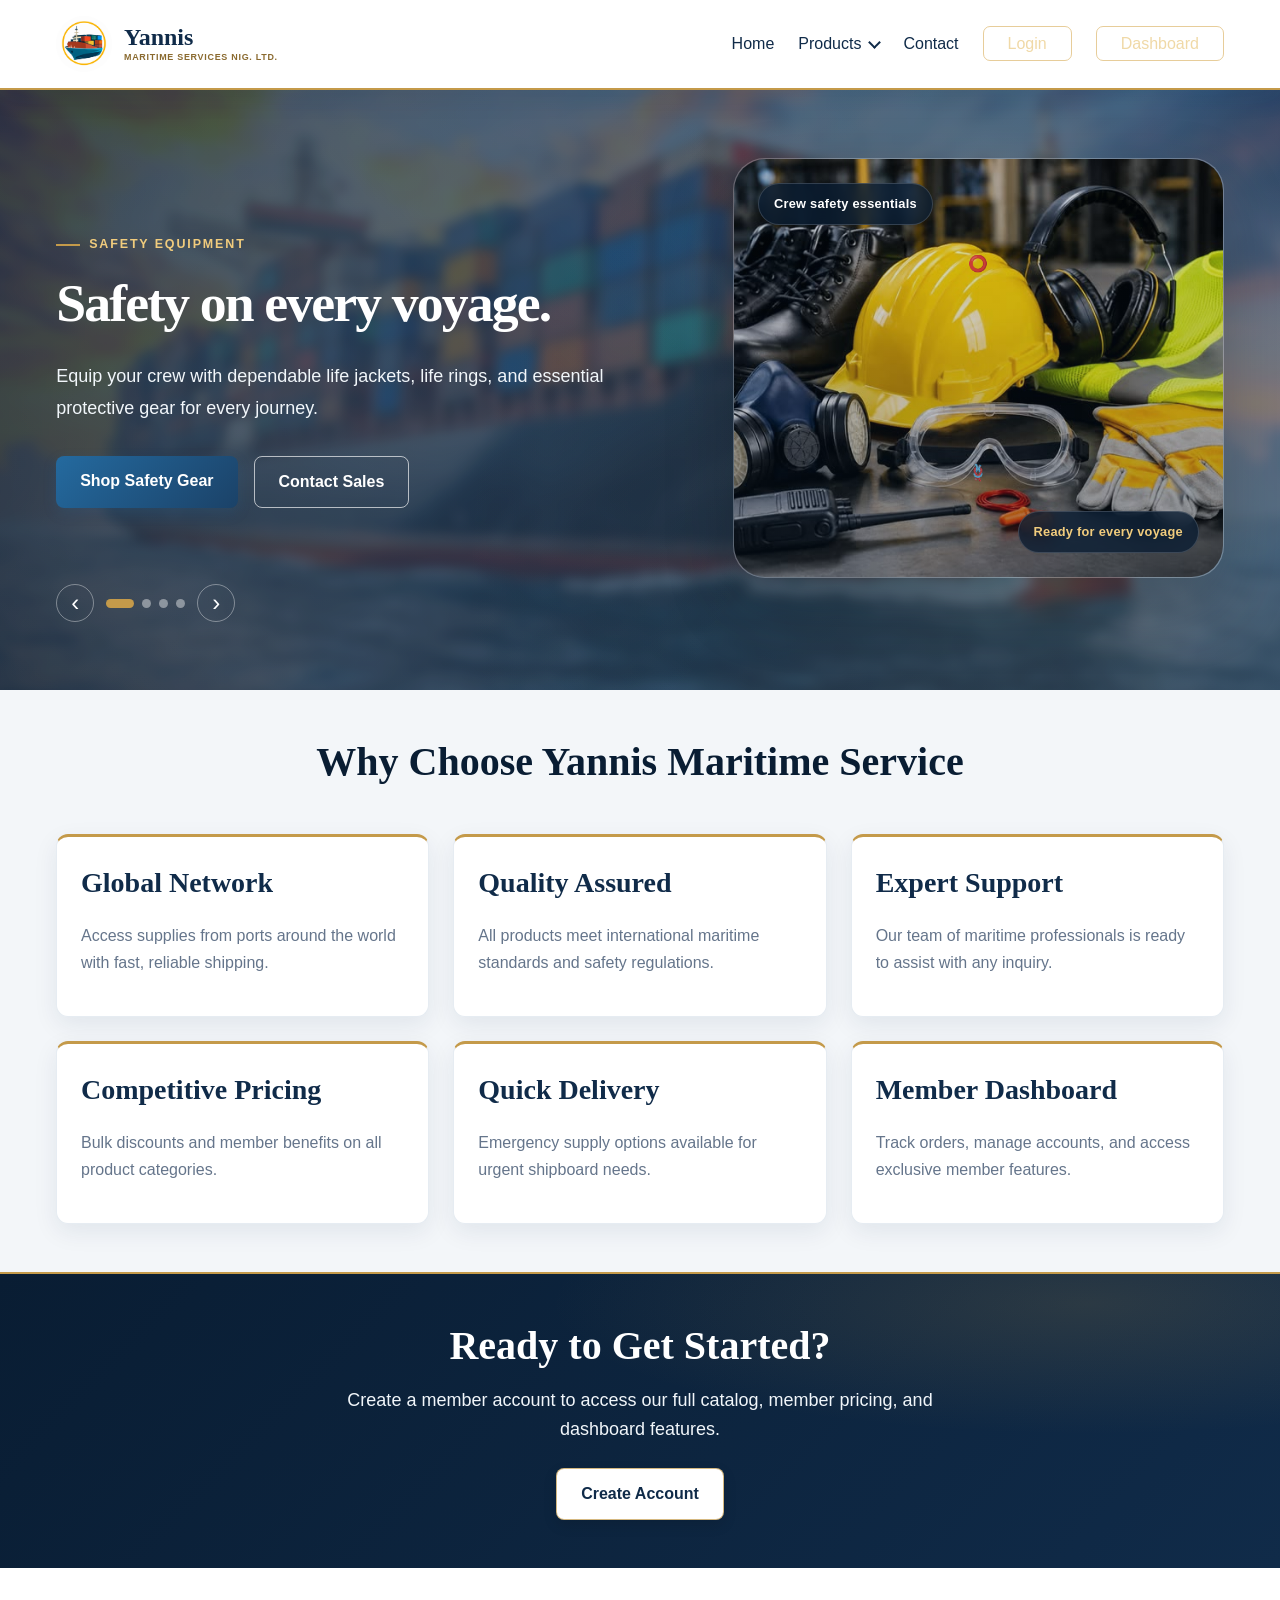
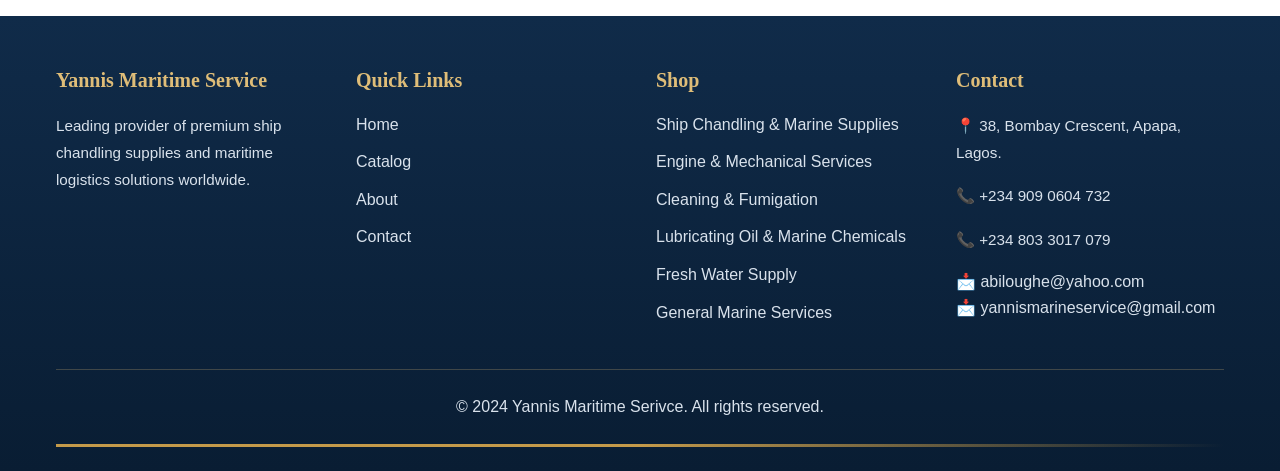
==== index.html @ 70a4ab9f "Initial project upload Co-authored-by: Copilot <223556219+Copilot@users.noreply.github.com>" ====
<!doctype html>
<html lang="en">
  <head>
    <meta charset="UTF-8" />
    <meta name="viewport" content="width=device-width, initial-scale=1.0" />
    <title>Yannis Maritime Service - Premium Ship Chandling</title>
    <link rel="icon" type="image/png" href="images/company-logo.png">
    <link rel="stylesheet" href="css/styles.css" />
    <link rel="stylesheet" href="css/responsive.css" />
  </head>
  <body>
    <!-- Navigation -->
    <nav class="navbar">
      <div class="container">
        <div class="nav-content">
          <div class="logo">
            <img class="logo-image" src="images/company-logo.png" alt="Yannis Maritime Services logo" />
            <span class="logo-text">
              Yannis
              <span class="logo-accent"> Maritime Services Nig. Ltd.</span>
            </span>
          </div>

          <div class="nav-toggle" id="navToggle">
            <span></span>
            <span></span>
            <span></span>
          </div>

          <ul class="nav-menu" id="navMenu">
            <li><a href="index.html">Home</a></li>
            <li class="dropdown">
              <a href="#products" class="dropdown-toggle" aria-expanded="false">Products</a>
              <ul class="dropdown-menu">
                <li>
                  <a href="catalog.html?category=ship%20chandling">Ship Chandling &amp; Marine Supplies</a>
                </li>
                <li>
                  <a href="catalog.html?category=engines">Engine &amp; Mechanical Services</a>
                </li>
                <li>
                  <a href="catalog.html?category=cleaning">Cleaning &amp; Fumigation</a>
                </li>
                <li>
                  <a href="catalog.html?category=lubrication">Lubricating Oil &amp; Marine Chemicals</a>
                </li>
                <li>
                  <a href="catalog.html?category=water%20supply">Fresh Water Supply</a>
                </li>
                <li>
                  <a href="catalog.html?category=marine%20service">General Marine Services</a>
                </li>
              </ul>
            </li>           
            <li><a href="yannis-contact.html">Contact</a></li>
            <li><a href="login.html" class="btn-login">Login</a></li>
            <li>
              <a href="dashboard.html" class="btn-dashboard">Dashboard</a>
            </li>
          </ul>
        </div>
      </div>
    </nav>

    <!-- Hero Section -->
    <section class="hero">
      <div class="hero-bg"></div>
      <div class="container hero-container">
        <div class="hero-carousel" role="region" aria-roledescription="carousel" aria-label="Featured maritime products">
          <article class="hero-slide" role="group" aria-roledescription="slide" aria-label="1 of 4">
            <div class="hero-content">
              <span class="hero-eyebrow">Safety equipment</span>
              <h1>Safety on every voyage.</h1>
              <p>
                Equip your crew with dependable life jackets, life rings, and
                essential protective gear for every journey.
              </p>
              <div class="hero-buttons">
                <a href="catalog.html?category=safety" class="btn btn-primary">Shop Safety Gear</a>
                <a href="yannis-contact.html" class="btn btn-secondary">Contact Sales</a>
              </div>
            </div>
            <div class="hero-product-art" aria-hidden="true">
              <span class="hero-art-label">Crew safety essentials</span>
              <img class="hero-product-main" src="images/ppe.jpg" alt="" />
              <span class="hero-product-float hero-product-float-top">⭕</span>
              <span class="hero-product-float hero-product-float-bottom">🪢</span>
              <span class="hero-art-caption">Ready for every voyage</span>
            </div>
          </article>

          <article class="hero-slide" role="group" aria-roledescription="slide" aria-label="2 of 4" hidden>
            <div class="hero-content">
              <span class="hero-eyebrow">Engine & mechanical services</span>
              <h1>Keep every engine running smoothly.</h1>
              <p>
                Support reliable voyages with professional engine servicing,
                mechanical repairs, and expert technical care.
              </p>
              <div class="hero-buttons">
                <a href="catalog.html?category=engines" class="btn btn-primary">Explore Engine Services</a>
                <a href="yannis-contact.html" class="btn btn-secondary">Contact Sales</a>
              </div>
            </div>
            <div class="hero-product-art" aria-hidden="true">
              <span class="hero-art-label">Engine servicing</span>
              <img class="hero-product-main" src="images/engine servicing.jpg" alt="" />
              <span class="hero-product-float hero-product-float-top hero-medical-cross">+</span>
              <span class="hero-product-float hero-product-float-bottom">🩹</span>
              <span class="hero-art-caption">Expert care for your vessel</span>
            </div>
          </article>

          <article class="hero-slide" role="group" aria-roledescription="slide" aria-label="3 of 4" hidden>
            <div class="hero-content">
              <span class="hero-eyebrow">Food & provisions</span>
              <h1>Well-stocked crews sail farther.</h1>
              <p>
                Discover dependable food, drinking water, and daily provisions
                to keep your crew comfortable at sea.
              </p>
              <div class="hero-buttons">
                <a href="catalog.html?category=provisions" class="btn btn-primary">Shop Provisions</a>
                <a href="yannis-contact.html" class="btn btn-secondary">Contact Sales</a>
              </div>
            </div>
            <div class="hero-product-art" aria-hidden="true">
              <span class="hero-art-label">Crew provisions</span>
              <img class="hero-product-main" src="images/food1.jpg" alt="" />
              <span class="hero-product-float hero-product-float-top">💧</span>
              <span class="hero-product-float hero-product-float-bottom">🍎</span>
              <span class="hero-art-caption">Supplies for life at sea</span>
            </div>
          </article>

          <article class="hero-slide" role="group" aria-roledescription="slide" aria-label="4 of 4" hidden>
            <div class="hero-content">
              <span class="hero-eyebrow">Trusted ship supplies</span>
              <h1>Everything your vessel needs.</h1>
              <p>
                From navigation tools to ropes and maintenance essentials,
                source your vessel supplies in one place.
              </p>
              <div class="hero-buttons">
                <a href="catalog.html" class="btn btn-primary">Explore All Products</a>
                <a href="yannis-contact.html" class="btn btn-secondary">Contact Sales</a>
              </div>
            </div>
            <div class="hero-product-art" aria-hidden="true">
              <span class="hero-art-label">Vessel essentials</span>
              <img class="hero-product-main" src="images/deck engine store.jpg" alt="" />
              <span class="hero-product-float hero-product-float-top">🔧</span>
              <span class="hero-product-float hero-product-float-bottom">🪢</span>
              <span class="hero-art-caption">Reliable from port to port</span>
            </div>
          </article>

          <div class="hero-carousel-controls" role="group" aria-label="Slideshow controls">
            <button class="hero-arrow hero-previous" type="button" aria-label="Previous slide">‹</button>
            <div class="hero-dots" role="group" aria-label="Choose a featured product">
              <button class="hero-dot" type="button" aria-label="Show safety equipment" aria-current="true"></button>
              <button class="hero-dot" type="button" aria-label="Show engine services"></button>
              <button class="hero-dot" type="button" aria-label="Show food and provisions"></button>
              <button class="hero-dot" type="button" aria-label="Show vessel essentials"></button>
            </div>
            <button class="hero-arrow hero-next" type="button" aria-label="Next slide">›</button>
          </div>
        </div>
      </div>
    </section>

    <!-- Features Section -->
    <section class="features">
      <div class="container">
        <h2>Why Choose Yannis Maritime Service</h2>
        <div class="features-grid">
          <div class="feature-card">
            <h3>Global Network</h3>
            <p>
              Access supplies from ports around the world with fast, reliable
              shipping.
            </p>
          </div>
          <div class="feature-card">
            <h3>Quality Assured</h3>
            <p>
              All products meet international maritime standards and safety
              regulations.
            </p>
          </div>
          <div class="feature-card">
            <h3>Expert Support</h3>
            <p>
              Our team of maritime professionals is ready to assist with any
              inquiry.
            </p>
          </div>
          <div class="feature-card">
            <h3>Competitive Pricing</h3>
            <p>Bulk discounts and member benefits on all product categories.</p>
          </div>
          <div class="feature-card">
            <h3>Quick Delivery</h3>
            <p>
              Emergency supply options available for urgent shipboard needs.
            </p>
          </div>
          <div class="feature-card">
            <h3>Member Dashboard</h3>
            <p>
              Track orders, manage accounts, and access exclusive member
              features.
            </p>
          </div>
        </div>
      </div>
    </section>

    <!-- CTA Section -->
    <section class="cta">
      <div class="container">
        <h2>Ready to Get Started?</h2>
        <p>
          Create a member account to access our full catalog, member pricing,
          and dashboard features.
        </p>
        <a href="login.html" class="btn btn-primary-light">Create Account</a>
      </div>
    </section>

    <!-- Footer -->
    <footer class="footer">
      <div class="container">
        <div class="footer-content">
          <div class="footer-section">
            <h4>Yannis Maritime Service</h4>
            <p>
              Leading provider of premium ship chandling supplies and maritime
              logistics solutions worldwide.
            </p>
          </div>
          <div class="footer-section">
            <h4>Quick Links</h4>
            <ul>
              <li><a href="#home">Home</a></li>
              <li><a href="catalog.html">Catalog</a></li>
              <li><a href="#about">About</a></li>
              <li><a href="yannis-contact.html">Contact</a></li>
            </ul>
          </div>
          <div class="footer-section">
            <h4>Shop</h4>
            <ul>
              <li>
                <a href="catalog.html?category=ship%20chandling">Ship Chandling &amp; Marine Supplies</a>
              </li>
              <li>
                <a href="catalog.html?category=engines">Engine &amp; Mechanical Services</a>
              </li>
              <li>
                <a href="catalog.html?category=cleaning">Cleaning &amp; Fumigation</a>
              </li>
              <li>
                <a href="catalog.html?category=lubrication">Lubricating Oil &amp; Marine Chemicals</a>
              </li>
              <li>
                <a href="catalog.html?category=water%20supply">Fresh Water Supply</a>
              </li>
              <li>
                <a href="catalog.html?category=marine%20service">General Marine Services</a>
              </li>
            </ul>
          </div>
          <div class="footer-section">
            <h4>Contact</h4>
            <p>📍 38, Bombay Crescent, Apapa, Lagos.</p>
            <p>📞 +234 909 0604 732</p>
            <p>📞 +234 803 3017 079</p>
            <a href="mailto:abiloughe@yahoo.com">
              📩 abiloughe@yahoo.com
            </a> <br>
            <a href="mailto:yannismarineservice@gmail.com">
              📩 yannismarineservice@gmail.com
            </a>           
          </div>
        </div>
        <div class="footer-bottom">
          <p>&copy; 2024 Yannis Maritime Serivce. All rights reserved.</p>
        </div>
      </div>
    </footer>

    <script src="js/main.js"></script>
  </body>
</html>
---- css/styles.css ----
/* ============================================
   YANNIS MARITIME - MAIN STYLES (HTML/CSS/JS)
   Refined maritime palette: navy, ocean blue, and warm gold
   ============================================ */

/* ============ ROOT & VARIABLES ============ */
:root {
    /* Nautical Colors */
    --color-primary: #102b49;
    --color-primary-dark: #091d33;
    --color-primary-light: #1b4268;
    
    /* Ocean Blues */
    --color-ocean-dark: #123654;
    --color-ocean: #246a9f;
    --color-ocean-light: #d9e7f2;
    --color-ocean-lighter: #f1f6fa;
    --color-gold: #c49a4a;
    --color-gold-dark: #8f682b;
    
    /* Neutrals */
    --color-white: #ffffff;
    --color-gray-light: #f3f6f9;
    --color-gray: #65758b;
    --color-gray-dark: #29384a;
    --color-black: #000000;
    
    /* Accent Colors */
    --color-success: #10b981;
    --color-warning: #f59e0b;
    --color-error: #ef4444;
    
    /* Typography */
    --font-serif: 'Georgia', 'Times New Roman', serif;
    --font-sans: -apple-system, BlinkMacSystemFont, 'Segoe UI', 'Roboto', 'Oxygen', sans-serif;
    
    /* Spacing */
    --spacing-xs: 8px;
    --spacing-sm: 12px;
    --spacing-md: 16px;
    --spacing-lg: 24px;
    --spacing-xl: 32px;
    --spacing-2xl: 48px;
    
    /* Border Radius */
    --radius-sm: 4px;
    --radius-md: 8px;
    --radius-lg: 12px;
    
    /* Shadows */
    --shadow-sm: 0 2px 8px rgba(16, 43, 73, 0.05);
    --shadow-md: 0 8px 24px rgba(16, 43, 73, 0.08);
    --shadow-lg: 0 18px 40px rgba(16, 43, 73, 0.14);
}

/* ============ RESET & BASE ============ */
* {
    margin: 0;
    padding: 0;
    box-sizing: border-box;
}

html {
    scroll-behavior: smooth;
    font-size: 16px;
}

body {
    font-family: var(--font-sans);
    color: var(--color-gray-dark);
    background-color: var(--color-white);
    line-height: 1.6;
    overflow-x: hidden;
}

/* ============ TYPOGRAPHY ============ */
h1, h2, h3, h4, h5, h6 {
    font-family: var(--font-serif);
    font-weight: bold;
    margin-bottom: var(--spacing-md);
    color: var(--color-primary-dark);
}

h1 {
    font-size: 3.5rem;
    line-height: 1.2;
}

h2 {
    font-size: 2.5rem;
    line-height: 1.2;
}

h3 {
    font-size: 1.75rem;
}

h4 {
    font-size: 1.25rem;
}

p {
    margin-bottom: var(--spacing-md);
}

a {
    color: var(--color-ocean);
    text-decoration: none;
    transition: color 0.3s ease;
}

a:hover {
    color: var(--color-gold-dark);
}

/* ============ CONTAINER ============ */
.container {
    max-width: 1200px;
    margin: 0 auto;
    padding: 0 var(--spacing-md);
}

/* ============ BUTTONS ============ */
.btn {
    display: inline-block;
    padding: var(--spacing-sm) var(--spacing-lg);
    border: none;
    border-radius: var(--radius-md);
    font-size: 1rem;
    font-weight: 600;
    cursor: pointer;
    transition: all 0.3s ease;
    text-align: center;
    text-decoration: none;
    font-family: var(--font-sans);
}

.btn-primary {
    background: linear-gradient(135deg, var(--color-ocean), var(--color-primary-light));
    color: var(--color-white);
    box-shadow: 0 5px 14px rgba(36, 106, 159, 0.2);
}

.btn-primary:hover {
    background: var(--color-primary);
    box-shadow: 0 8px 20px rgba(16, 43, 73, 0.22);
    transform: translateY(-1px);
}

.btn-primary-light {
    background: var(--color-white);
    color: var(--color-primary);
    border: 1px solid rgba(196, 154, 74, 0.7);
    box-shadow: 0 5px 14px rgba(0, 0, 0, 0.12);
}

.btn-primary-light:hover {
    background: var(--color-ocean-lighter);
    color: var(--color-primary);
}

.btn-secondary {
    background-color: transparent;
    color: var(--color-ocean);
    border: 1px solid var(--color-ocean);
}

.btn-secondary:hover {
    background-color: var(--color-ocean);
    color: var(--color-white);
}

.btn-block {
    width: 100%;
}

.btn-alt {
    width: 100%;
    padding: var(--spacing-sm) var(--spacing-lg);
    background-color: var(--color-white);
    border: 2px solid var(--color-gray);
    border-radius: var(--radius-md);
    cursor: pointer;
    font-weight: 600;
    transition: all 0.3s ease;
}

.btn-alt:hover {
    background-color: var(--color-gray-light);
}

.btn-login,
.btn-dashboard {
    color: #102b49 !important;
    border-color: #102b49;
}

/* ============ NAVBAR ============ */
.navbar {
    background: #fff;
    padding: var(--spacing-md) 0;
    box-shadow: var(--shadow-md);
    position: sticky;
    top: 0;
    z-index: 100;
    border-bottom: 2px solid var(--color-gold);
}

.nav-content {
    display: flex;
    justify-content: space-between;
    align-items: center;
}

.nav-toggle {
    display: flex;
    width: 48px;
    height: 48px;
    border-radius: 10px;
}

.nav-toggle span {
    background-color: #fff;
}

.nav-menu a {
    color: blue;
}
.nav-menu a:hover {
    color: #8a6a2f;
}



/* ------- LOGO -------- */

.logo {
    display: flex;
    align-items: center;
    gap: var(--spacing-sm);
    font-size: 1.5rem;
    font-weight: bold;
    color: var(--color-white);
    font-family: var(--font-serif);
}

.logo-image {
    width: 56px;
    height: 56px;
    flex: 0 0 auto;
    object-fit: cover;
    border-radius: 50%;
}

.logo-icon {
    width: 46px;
    height: 46px;
    display: grid;
    place-items: center;
    flex-shrink: 0;
    border-radius: 10px;
    background: var(--navy);
    color: var(--gold);
    font-size: 26px;
}

.logo-text {
  display: flex;
  flex-direction: column;
  gap: 2px;
  color: #102b49;
  line-height: 1.05;
}

.logo-name {
  font-size: 1rem;
  font-weight: 700;
}

.logo-text .logo-accent {
  font-family: var(--font-sans);
  color: #8a6a2f;
  font-size: 0.56rem;
  font-weight: 600;
  letter-spacing: 0.08em;
  line-height: 1.2;
  text-transform: uppercase;
}


/* Animations */
@keyframes wave {
    0%, 100% {
        transform: translateY(0);
    }
    50% {
        transform: translateY(-5px);
    }
}

.nav-menu {
    display: flex;
    list-style: none;
    gap: var(--spacing-lg);
    align-items: center;
}

.nav-menu a {
    color: #102b49;
    font-weight: 500;
    transition: color 0.3s ease;
}

.nav-menu a:hover {
    color: #dfbd78;
}

.btn-login,
.btn-dashboard {
    padding: var(--spacing-xs) var(--spacing-lg);
    background-color: transparent;
    border: 1px solid rgba(223, 189, 120, 0.75);
    border-radius: 7px;
    color: #f0d9a7 !important;
    transition: all 0.3s ease;
}

.btn-dashboard:hover,
.btn-login:hover {
    background-color: var(--color-gold);
    color: var(--color-primary) !important;
}

/* Dropdown */
.dropdown {
    position: relative;
}

.dropdown-toggle::after {
    content: '';
    display: inline-block;
    width: 7px;
    height: 7px;
    border-right: 2px solid currentColor;
    border-bottom: 2px solid currentColor;
    transform: translateY(-2px) rotate(45deg);
    margin-left: 9px;
    transition: transform 0.2s ease;
}

.dropdown-menu {
    position: absolute;
    top: calc(100% + 10px);
    left: -18px;
    z-index: 20;
    width: 230px;
    min-width: 0;
    padding: 9px;
    background-color: var(--color-white);
    list-style: none;
    border: 1px solid #e2eaf0;
    border-radius: 10px;
    box-shadow: 0 12px 30px rgba(16, 43, 73, 0.14);
    opacity: 0;
    visibility: hidden;
    transform: translateY(8px);
    transition: opacity 0.2s ease, transform 0.2s ease, visibility 0.2s ease;
}

.dropdown::after {
    position: absolute;
    top: 100%;
    left: -18px;
    width: 230px;
    height: 10px;
    content: '';
}

.dropdown:hover > .dropdown-menu,
.dropdown:focus-within > .dropdown-menu {
    opacity: 1;
    visibility: visible;
    transform: translateY(0);
}

.dropdown:hover > .dropdown-toggle::after,
.dropdown:focus-within > .dropdown-toggle::after {
    transform: translateY(2px) rotate(225deg);
}

.dropdown-menu li {
    border: 0;
}

.dropdown-menu a {
    display: block;
    padding: 10px 12px;
    color: var(--color-gray-dark);
    font-size: 0.85rem;
    border-radius: 6px;
    transition: background-color 0.2s ease, color 0.2s ease;
}

.dropdown-menu a:hover {
    background-color: var(--color-gray-light);
    color: var(--color-primary);
}

/* Mobile Menu Toggle */
.nav-toggle {
    display: none;
    flex-direction: column;
    cursor: pointer;
    gap: 6px;
}

.nav-toggle span {
    width: 25px;
    height: 3px;
    background-color: var(--color-white);
    border-radius: 2px;
    transition: all 0.3s ease;
}

/* ============ HERO SECTION ============ */
.hero {
    position: relative;
    padding: var(--spacing-2xl) 0;
    color: var(--color-white);
    overflow: hidden;
    min-height: 600px;
    display: flex;
    align-items: center;
}

.hero-container {
    position: relative;
    z-index: 2;
}

.hero-bg {
    position: absolute;
    inset: 0;
    background:
        radial-gradient(ellipse at 78% 22%, rgba(196, 154, 74, 0.16), transparent 30%),
        linear-gradient(120deg, #091d33 0%, #102b49 55%, #1b4268 100%);
    z-index: 1;
    opacity: 0.95;
}

.hero-bg::after {
    position: absolute;
    inset: -14px;
    background:
        linear-gradient(90deg, rgba(9, 29, 51, 0.78), rgba(16, 43, 73, 0.48) 58%, rgba(27, 66, 104, 0.32)),
        url("../images/home-hero-background.jpg") center 52% / cover;
    content: "";
    filter: blur(6px);
    opacity: 0.62;
    z-index: 0;
}

.hero-bg::before {
    content: '';
    position: absolute;
    inset: 0;
    background-image: 
        radial-gradient(circle at 20% 50%, rgba(217, 231, 242, 0.08) 0%, transparent 50%),
        radial-gradient(circle at 80% 80%, rgba(196, 154, 74, 0.09) 0%, transparent 50%);
    z-index: 1;
}

.hero-content {
    position: relative;
    z-index: 2;
    max-width: 600px;
    animation: fadeInUp 1s ease-out;
}

.hero-carousel {
    position: relative;
    padding-bottom: 44px;
}

.hero-slide {
    display: grid;
    grid-template-columns: minmax(0, 1.1fr) minmax(280px, 0.9fr);
    align-items: center;
    gap: clamp(32px, 6vw, 88px);
    min-height: 420px;
    animation: heroSlideIn 0.55s ease both;
}

.hero-slide[hidden] {
    display: none;
}

@keyframes heroSlideIn {
    from {
        opacity: 0;
        transform: translateY(12px);
    }
    to {
        opacity: 1;
        transform: translateY(0);
    }
}

.hero-eyebrow {
    display: inline-flex;
    align-items: center;
    gap: 9px;
    margin-bottom: var(--spacing-md);
    color: #f1cc7d;
    font-size: 0.78rem;
    font-weight: 700;
    letter-spacing: 0.15em;
    text-transform: uppercase;
}

.hero-eyebrow::before {
    width: 24px;
    height: 2px;
    background: var(--color-gold);
    content: "";
}

@keyframes fadeInUp {
    from {
        opacity: 0;
        transform: translateY(30px);
    }
    to {
        opacity: 1;
        transform: translateY(0);
    }
}

.hero h1 {
    color: var(--color-white);
    margin-bottom: var(--spacing-lg);
    font-size: clamp(2.5rem, 4.2vw, 4rem);
    letter-spacing: -0.035em;
}

.hero p {
    color: var(--color-ocean-lighter);
    font-size: 1.125rem;
    margin-bottom: var(--spacing-xl);
    line-height: 1.8;
    max-width: 680px;
}

.hero .btn-secondary {
    color: var(--color-white);
    border-color: rgba(255, 255, 255, 0.65);
}

.hero .btn-secondary:hover {
    background-color: rgba(255, 255, 255, 0.12);
    border-color: var(--color-gold);
}

.hero-buttons {
    display: flex;
    gap: var(--spacing-md);
    flex-wrap: wrap;
}

.hero-product-art {
    position: relative;
    display: grid;
    min-height: 420px;
    place-items: center;
    border: 1px solid rgba(255, 255, 255, 0.18);
    border-radius: 32px;
    background: rgba(255, 255, 255, 0.08);
    box-shadow: 0 28px 70px rgba(0, 0, 0, 0.2);
    isolation: isolate;
    overflow: hidden;
}

.hero-product-art::before {
    position: absolute;
    inset: 0;
    border-radius: inherit;
    background: linear-gradient(180deg, rgba(9, 29, 51, 0.12), rgba(9, 29, 51, 0.35));
    content: "";
    z-index: 0;
}

.hero-art-label,
.hero-art-caption {
    position: absolute;
    z-index: 1;
    padding: 10px 15px;
    border: 1px solid rgba(255, 255, 255, 0.16);
    border-radius: 999px;
    background: rgba(9, 29, 51, 0.78);
    color: var(--color-white);
    font-size: 0.8rem;
    font-weight: 600;
    letter-spacing: 0.02em;
    backdrop-filter: blur(8px);
}

.hero-art-label {
    top: 24px;
    left: 24px;
}

.hero-art-caption {
    right: 24px;
    bottom: 24px;
    color: #f1cc7d;
}

.hero-product-main {
    position: absolute;
    inset: 0;
    z-index: -1;
    width: 100%;
    height: 100%;
    border: 0;
    border-radius: inherit;
    object-fit: cover;
    animation: none;
}

@keyframes heroProductFloat {
    0%, 100% { transform: translateY(0); }
    50% { transform: translateY(-9px); }
}

.hero-carousel-controls {
    position: absolute;
    right: 0;
    bottom: 0;
    left: 0;
    display: flex;
    align-items: center;
    gap: 12px;
}

.hero-arrow {
    display: grid;
    width: 38px;
    height: 38px;
    place-items: center;
    border: 1px solid rgba(255, 255, 255, 0.38);
    border-radius: 50%;
    background: transparent;
    color: var(--color-white);
    cursor: pointer;
    font: inherit;
    font-size: 1.5rem;
    line-height: 1;
    transition: background 0.2s ease, border-color 0.2s ease;
}

.hero-arrow:hover,
.hero-arrow:focus-visible {
    border-color: var(--color-gold);
    background: rgba(255, 255, 255, 0.12);
}

.hero-arrow:focus-visible,
.hero-dot:focus-visible {
    outline: 2px solid var(--color-gold);
    outline-offset: 3px;
}

.hero-dots {
    display: flex;
    align-items: center;
    gap: 8px;
}

.hero-dot {
    width: 9px;
    height: 9px;
    padding: 0;
    border: 0;
    border-radius: 999px;
    background: rgba(255, 255, 255, 0.42);
    cursor: pointer;
    transition: width 0.2s ease, background 0.2s ease;
}

.hero-dot[aria-current="true"] {
    width: 28px;
    background: var(--color-gold);
}

@media (prefers-reduced-motion: reduce) {
    .hero-slide,
    .hero-product-main {
        animation: none;
    }
}

/* ============ FEATURES SECTION ============ */
.features {
    padding: var(--spacing-2xl) 0;
    background-color: var(--color-gray-light);
}

.features h2 {
    text-align: center;
    margin-bottom: var(--spacing-2xl);
}

.features-grid {
    display: grid;
    grid-template-columns: repeat(auto-fit, minmax(300px, 1fr));
    gap: var(--spacing-lg);
}

.feature-card {
    background-color: var(--color-white);
    padding: var(--spacing-lg);
    border-radius: var(--radius-lg);
    box-shadow: var(--shadow-md);
    border: 1px solid #e6ecf2;
    border-top: 3px solid var(--color-gold);
    transition: all 0.3s ease;
}

.feature-card:hover {
    transform: translateY(-5px);
    box-shadow: var(--shadow-lg);
    border-top-color: var(--color-ocean);
}

.feature-card h3 {
    color: var(--color-primary);
    margin-bottom: var(--spacing-md);
}

.feature-card p {
    color: var(--color-gray);
    line-height: 1.7;
}

/* ============ CTA SECTION ============ */
.cta {
    background:
        radial-gradient(ellipse at 85% 10%, rgba(196, 154, 74, 0.16), transparent 35%),
        linear-gradient(135deg, var(--color-primary-dark), var(--color-primary));
    color: var(--color-white);
    padding: var(--spacing-2xl) 0;
    text-align: center;
    border-top: 2px solid var(--color-gold);
}

.cta h2 {
    color: var(--color-white);
    margin-bottom: var(--spacing-md);
}

.cta p {
    color: var(--color-ocean-lighter);
    font-size: 1.125rem;
    margin-bottom: var(--spacing-lg);
    max-width: 600px;
    margin-left: auto;
    margin-right: auto;
}

/* ============ FOOTER ============ */
.footer {
    background: linear-gradient(to bottom, #102b49, #091d33);
    color: #d9e2ec;
    padding: var(--spacing-2xl) 0 var(--spacing-lg);
    margin-top: var(--spacing-2xl);
}

.footer-content {
    display: grid;
    grid-template-columns: repeat(auto-fit, minmax(250px, 1fr));
    gap: var(--spacing-xl);
    margin-bottom: var(--spacing-xl);
}

.footer-section h4 {
    color: #dfbd78;
    margin-bottom: var(--spacing-md);
}

.footer-section p {
    color: #d9e2ec;
    font-size: 0.95rem;
    line-height: 1.8;
}

.footer-section ul {
    list-style: none;
}

.footer-section ul li {
    margin-bottom: var(--spacing-sm);
}

.footer-section a {
    color: #d9e2ec;
}

.footer-section a:hover {
    color: var(--color-white);
    text-decoration: underline;
}

.footer-bottom {
    border-top: 1px solid rgba(223, 189, 120, 0.25);
    padding-top: var(--spacing-lg);
    text-align: center;
    color: #d9e2ec;
}

.footer-bottom::after {
    content: '';
    display: block;
    height: 3px;
    background: linear-gradient(90deg, var(--color-gold) 0%, var(--color-gold) 50%, transparent 100%);
    margin-top: var(--spacing-lg);
}

/* ============ CATALOG PAGE ============ */
.catalog-section {
    padding: var(--spacing-2xl) 0;
    min-height: 600px;
}

.catalog-section h1 {
    text-align: center;
    margin-bottom: var(--spacing-2xl);
}

.catalog-wrapper {
    display: grid;
    grid-template-columns: minmax(0, 1fr);
    gap: var(--spacing-2xl);
    align-items: start;
}

.filters {
    display: grid;
    grid-template-columns: minmax(180px, 250px) minmax(0, 1fr);
    align-items: center;
    gap: var(--spacing-lg);
    width: 100%;
    background-color: var(--color-white);
    padding: var(--spacing-lg);
    border-radius: var(--radius-lg);
    box-shadow: var(--shadow-md);
    border: 1px solid #e6ecf2;
}

.filters h3,
.filters .filter-group {
    margin: 0;
}

.filters h3 {
    margin-bottom: var(--spacing-lg);
}

.filter-group {
    margin-bottom: var(--spacing-lg);
}

.filter-group label {
    display: block;
    margin-bottom: var(--spacing-sm);
    font-weight: 600;
    color: var(--color-primary);
}

.filter-group select,
.filter-group input {
    width: 100%;
    padding: var(--spacing-sm) var(--spacing-md);
    border: 1px solid var(--color-gray-light);
    border-radius: var(--radius-md);
    font-family: var(--font-sans);
}

.filter-group input[type="range"] {
    padding: var(--spacing-md) 0;
}

#priceValue {
    display: block;
    margin-top: var(--spacing-sm);
    color: var(--color-ocean);
    font-weight: 600;
}

#productsContainer.grid {
    display: grid;
    grid-template-columns: repeat(auto-fill, minmax(min(100%, 240px), 1fr));
    gap: 24px;
    align-items: stretch;
}

.products-grid {
    min-width: 0;
}

.product-card {
    display: flex;
    min-width: 0;
    flex-direction: column;
    background-color: var(--color-white);
    border: 1px solid #d9e3eb;
    border-radius: 14px;
    overflow: hidden;
    box-shadow: 0 5px 18px rgba(16, 43, 73, 0.07);
    transition: transform 0.2s ease, box-shadow 0.2s ease, border-color 0.2s ease;
}

.product-card:hover {
    box-shadow: 0 14px 30px rgba(16, 43, 73, 0.13);
    transform: translateY(-3px);
    border-color: #b7cbd9;
}

.product-image {
    width: 100%;
    height: 200px;
    flex: 0 0 200px;
    background: linear-gradient(145deg, #e8f0f5 0%, #f4f7f9 100%);
    display: flex;
    align-items: center;
    justify-content: center;
    font-size: 2.75rem;
}

.product-image img {
  width: 100%;
  height: 100%;
  object-fit: contain;
}

.contact-page {
  padding: clamp(48px, 8vw, 96px) 0;
  background: var(--color-white);
}

.contact-layout {
  display: grid;
  grid-template-columns: minmax(0, 1fr) minmax(0, 1fr);
  gap: clamp(40px, 8vw, 112px);
}

.contact-details h1,
.contact-form-section > h2 {
  margin-bottom: var(--spacing-xl);
  font-size: clamp(2rem, 3.2vw, 2.75rem);
}

.contact-detail {
  margin-bottom: var(--spacing-xl);
}

.contact-detail h2 {
  display: flex;
  align-items: center;
  gap: var(--spacing-sm);
  margin-bottom: var(--spacing-sm);
  font-family: var(--font-sans);
  font-size: 1.15rem;
}

.contact-detail p,
.contact-detail address {
  margin: 0 0 6px;
  color: var(--color-gray-dark);
  font-style: normal;
  line-height: 1.7;
}

.contact-detail a {
  overflow-wrap: anywhere;
}

.contact-form-note {
  margin-top: calc(-1 * var(--spacing-md));
  color: var(--color-gray);
}

.contact-form {
  display: grid;
  gap: var(--spacing-lg);
}

.contact-form-field {
  display: grid;
  gap: var(--spacing-sm);
}

.contact-form-field label {
  color: var(--color-primary-dark);
  font-weight: 600;
}

.contact-form-field input,
.contact-form-field select,
.contact-form-field textarea {
  width: 100%;
  min-height: 50px;
  padding: 12px 16px;
  border: 1px solid #bdc9d3;
  border-radius: var(--radius-md);
  background: var(--color-white);
  color: var(--color-gray-dark);
  font: inherit;
}

.contact-form-field textarea {
  min-height: 150px;
  resize: vertical;
}

.contact-form-field input:focus,
.contact-form-field select:focus,
.contact-form-field textarea:focus {
  outline: 3px solid rgba(36, 106, 159, 0.2);
  border-color: var(--color-ocean);
}

.contact-form .btn {
  justify-self: start;
}

@media (max-width: 768px) {
  .contact-layout {
      grid-template-columns: 1fr;
      gap: var(--spacing-xl);
  }

  .contact-details h1,
  .contact-form-section > h2 {
      margin-bottom: var(--spacing-lg);
  }
}

.product-body {
    display: flex;
    flex: 1;
    flex-direction: column;
    padding: 16px;
}

.product-category {
    display: inline-block;
    background-color: #eef4f8;
    color: #173c5a;
    padding: 5px 9px;
    border-radius: 5px;
    font-size: 0.8rem;
    font-weight: 600;
    margin-bottom: 14px;
}

.product-name {
    font-family: var(--font-serif);
    font-size: 1.55rem;
    line-height: 1.35;
    font-weight: 600;
    margin-bottom: 12px;
    color: var(--color-primary);
}

.product-description {
    font-size: 0.95rem;
    color: var(--color-gray);
    margin-bottom: 18px;
    line-height: 1.55;
}

.product-price {
    font-size: 1.3rem;
    font-weight: bold;
    color: #08729d;
    margin-top: auto;
    margin-bottom: 16px;
}

.product-stock {
    font-size: 0.85rem;
    margin-bottom: 16px;
}

.product-stock.in-stock {
    color: var(--color-success);
}

.product-stock.out-of-stock {
    color: var(--color-error);
}

.product-actions {
    display: flex;
    align-items: stretch;
    justify-content: center;
    gap: 12px;
    margin-top: auto;
}

.product-actions button,
.product-actions a {
    flex: 1;
    min-width: 0;
    min-height: 58px;
    padding: 10px 12px;
    line-height: 1.3;
    border-radius: 9px;
}

.product-actions a {
    display: flex;
    align-items: center;
    justify-content: center;
    text-align: center;
}

.product-actions a:only-child {
    flex: 0 1 220px;
}

.product-actions .btn-primary {
    background: linear-gradient(135deg, #08749d, #005477);
    color: var(--color-white);
    box-shadow: none;
}

.product-actions .btn-primary:hover {
    background: #064566;
}

.product-actions .btn-secondary {
    background: var(--color-white);
    color: #006b98;
    border: 1px solid #08749d;
}

.product-actions .btn-secondary:hover {
    background: #eef7fa;
    color: #064566;
}

/* ============ DASHBOARD ============ */
.dashboard-wrapper {
    display: grid;
    grid-template-columns: minmax(220px, 250px) minmax(0, 1fr);
    min-height: calc(100vh - 200px);
    padding: 24px;
    gap: 24px;
    align-items: start;
}

.dashboard-sidebar {
    background: linear-gradient(145deg, #003b5b, #002b46);
    color: var(--color-white);
    padding: 24px;
    border-radius: var(--radius-lg);
    height: fit-content;
    position: sticky;
    top: 100px;
}

.sidebar-menu h3 {
    color: var(--color-white);
    margin-bottom: 28px;
    font-size: 1.8rem;
}

.sidebar-menu ul {
    list-style: none;
}

.sidebar-menu li {
    margin-bottom: var(--spacing-sm);
}

.menu-item {
    display: block;
    padding: 14px 16px;
    color: #e1edf5;
    border-left: 3px solid transparent;
    border-radius: 0 8px 8px 0;
    transition: background-color 0.2s ease, color 0.2s ease, border-color 0.2s ease;
    text-decoration: none;
}

.menu-item:hover,
.menu-item.active {
    background-color: rgba(36, 106, 159, 0.4);
    color: var(--color-white);
    border-left-color: #13b8e9;
}

.dashboard-content {
    min-width: 0;
    background-color: var(--color-white);
    padding: 24px;
    border-radius: var(--radius-lg);
    box-shadow: 0 8px 28px rgba(16, 43, 73, 0.07);
}

.dashboard-section {
    display: none;
}

.dashboard-section.active {
    display: block;
    animation: fadeInUp 0.3s ease;
}

.dashboard-section h2 {
    margin-bottom: 28px;
    color: var(--color-primary);
    font-size: clamp(2rem, 4vw, 2.7rem);
    line-height: 1.15;
}

.stats-grid {
    display: grid;
    grid-template-columns: repeat(2, minmax(0, 1fr));
    gap: 24px;
    margin-bottom: 48px;
}

.stat-card {
    min-width: 0;
    background: linear-gradient(135deg, #f0f5f8, #fff);
    padding: 24px;
    border-radius: var(--radius-lg);
    border-left: 4px solid #d7a044;
    display: flex;
    align-items: center;
    gap: 20px;
}

.stat-icon {
    font-size: 2.5rem;
}

.stat-label {
    color: var(--color-gray);
    font-size: 0.9rem;
    margin: 0;
}

.stat-value {
    color: var(--color-primary);
    font-size: 1.75rem;
    font-weight: bold;
    margin: 0;
}

.recent-orders {
    margin-top: 48px;
    overflow-x: auto;
}

.recent-orders h3 {
    margin-bottom: var(--spacing-lg);
}

table {
    width: 100%;
    border-collapse: collapse;
    background-color: var(--color-white);
}

tbody tr {
    border-bottom: 1px solid var(--color-gray-light);
    transition: background-color 0.3s ease;
}

tbody tr:hover {
    background-color: var(--color-gray-light);
}

th {
    background-color: var(--color-gray-light);
    padding: var(--spacing-md);
    text-align: left;
    font-weight: 600;
    color: var(--color-primary);
}

td {
    padding: var(--spacing-md);
}

.badge {
    display: inline-block;
    padding: 4px 12px;
    border-radius: 20px;
    font-size: 0.85rem;
    font-weight: 600;
}

.badge-delivered {
    background-color: #d1fae5;
    color: var(--color-success);
}

.badge-shipped {
    background-color: #dbeafe;
    color: #3b82f6;
}

.badge-pending {
    background-color: #fed7aa;
    color: var(--color-warning);
}

/* ============ LOGIN PAGE ============ */
.login-section {
    padding: var(--spacing-2xl);
    background-color: var(--color-gray-light);
    min-height: calc(100vh - 200px);
    display: flex;
    align-items: center;
    justify-content: center;
}

.login-container {
    display: grid;
    grid-template-columns: minmax(0, 520px);
    justify-content: center;
    max-width: 100%;
    width: 100%;
}

.login-box {
    background-color: var(--color-white);
    padding: var(--spacing-2xl);
    border-radius: var(--radius-lg);
    box-shadow: var(--shadow-lg);
}

.login-box h2 {
    color: var(--color-primary);
    margin-bottom: var(--spacing-sm);
}

.login-box > p {
    color: var(--color-gray);
    margin-bottom: var(--spacing-xl);
}

.login-form {
    display: flex;
    flex-direction: column;
    gap: var(--spacing-lg);
}

.form-group {
    display: flex;
    flex-direction: column;
}

.form-group label {
    margin-bottom: var(--spacing-sm);
    font-weight: 600;
    color: var(--color-primary);
}

.form-group input {
    padding: var(--spacing-sm) var(--spacing-md);
    border: 1px solid var(--color-gray-light);
    border-radius: var(--radius-md);
    font-family: var(--font-sans);
    transition: border-color 0.3s ease;
}

.form-group input:focus {
    outline: none;
    border-color: var(--color-ocean);
    box-shadow: 0 0 0 3px rgba(36, 106, 159, 0.12);
}

.form-remember {
    display: flex;
    justify-content: space-between;
    align-items: center;
    font-size: 0.9rem;
}

.form-remember label {
    display: flex;
    align-items: center;
    gap: var(--spacing-sm);
    cursor: pointer;
}

.form-remember a {
    color: var(--color-ocean);
}

.login-divider {
    text-align: center;
    color: var(--color-gray);
    position: relative;
    margin: var(--spacing-lg) 0;
}

.login-divider::before,
.login-divider::after {
    content: '';
    position: absolute;
    top: 50%;
    width: 45%;
    height: 1px;
    background-color: var(--color-gray-light);
}

.login-divider::before {
    left: 0;
}

.login-divider::after {
    right: 0;
}

.login-alternative {
    display: flex;
    gap: var(--spacing-md);
}

.login-footer {
    text-align: center;
    color: var(--color-gray);
}

.login-footer a {
    color: var(--color-ocean);
    font-weight: 600;
}

.login-benefits {
    background: linear-gradient(135deg, var(--color-primary), var(--color-primary-light));
    color: var(--color-white);
    padding: var(--spacing-2xl);
    border-radius: var(--radius-lg);
}

.login-benefits h3 {
    color: var(--color-white);
    margin-bottom: var(--spacing-lg);
}

.login-benefits ul {
    list-style: none;
}

.login-benefits li {
    padding: var(--spacing-sm) 0;
    font-size: 1.05rem;
    line-height: 1.8;
}

/* ============ FORMS ============ */
.account-form {
    max-width: 600px;
    display: flex;
    flex-direction: column;
    gap: var(--spacing-lg);
}

.account-form input {
    padding: var(--spacing-md) var(--spacing-md);
    border: 1px solid var(--color-gray-light);
    border-radius: var(--radius-md);
    font-family: var(--font-sans);
    font-size: 1rem;
}

.account-form input:focus {
    outline: none;
    border-color: var(--color-ocean);
    box-shadow: 0 0 0 3px rgba(36, 106, 159, 0.12);
}

/* ============ SETTINGS ============ */
.settings-options {
    display: flex;
    flex-direction: column;
    gap: var(--spacing-lg);
}

.setting-item {
    display: flex;
    justify-content: space-between;
    align-items: center;
    padding: var(--spacing-lg);
    background-color: var(--color-gray-light);
    border-radius: var(--radius-md);
}

.setting-item h4 {
    margin: 0;
}

.toggle {
    position: relative;
    display: inline-flex;
    align-items: center;
    cursor: pointer;
}

.toggle input {
    display: none;
}

.toggle-switch {
    width: 50px;
    height: 28px;
    background-color: var(--color-gray-light);
    border-radius: 14px;
    transition: background-color 0.3s ease;
    position: relative;
}

.toggle-switch::after {
    content: '';
    position: absolute;
    width: 24px;
    height: 24px;
    background-color: var(--color-white);
    border-radius: 50%;
    top: 2px;
    left: 2px;
    transition: left 0.3s ease;
    box-shadow: var(--shadow-sm);
}

.toggle input:checked + .toggle-switch {
    background-color: var(--color-ocean);
}

:focus-visible {
    outline: 3px solid rgba(196, 154, 74, 0.8);
    outline-offset: 3px;
}

@media (prefers-reduced-motion: reduce) {
    *,
    *::before,
    *::after {
        scroll-behavior: auto !important;
        animation-duration: 0.01ms !important;
        animation-iteration-count: 1 !important;
        transition-duration: 0.01ms !important;
    }
}

.toggle input:checked + .toggle-switch::after {
    left: 24px;
}

/* ============ UTILITIES ============ */
.text-center {
    text-align: center;
}

.mt-md {
    margin-top: var(--spacing-lg);
}

.mb-md {
    margin-bottom: var(--spacing-lg);
}

.hidden {
    display: none;
}
---- css/responsive.css ----
/* ============================================
   RESPONSIVE DESIGN - Mobile & Tablet
   ============================================ */

/* ============ TABLETS (768px) ============ */
@media (max-width: 768px) {
    h1 {
        font-size: 2.5rem;
    }

    h2 {
        font-size: 2rem;
    }

    h3 {
        font-size: 1.5rem;
    }

    /* Navigation */
    .navbar {
        background: var(--color-white);
        border-bottom: 1px solid #e5ebf1;
        box-shadow: 0 4px 14px rgba(16, 43, 73, 0.06);
    }

    .logo {
        font-size: 1rem;
        color: var(--color-primary);
    }

    .logo-text {
        color: var(--color-primary);
    }

    .logo-accent {
        color: var(--color-gold-dark);
    }

    .logo-image {
        width: 44px;
        height: 44px;
    }

    .logo-name {
      font-size: 0.95rem;
    }

    .logo-text .logo-accent {
      font-size: 0.5rem;
    }

    .logo-image {
      width: 40px;
      height: 40px;
    }

    /* ================   NAVBAR =============== */
    .nav-toggle {
        display: flex;
    }

    .nav-toggle span {
        background-color: var(--color-primary);
        transition: transform 0.2s ease, opacity 0.2s ease;
    }

    .nav-toggle.active span:first-child {
        transform: translateY(9px) rotate(45deg);
    }

    .nav-toggle.active span:nth-child(2) {
        opacity: 0;
    }

    .nav-toggle.active span:last-child {
        transform: translateY(-9px) rotate(-45deg);
    }

    .nav-menu {
        display: none;
        position: absolute;
        top: 100%;
        left: 0;
        right: 0;
        flex-direction: column;
        background-color: var(--color-white);
        padding: var(--spacing-lg);
        gap: var(--spacing-md);
        box-shadow: var(--shadow-lg);
        border-top: 1px solid #e5ebf1;
    }

    .nav-menu.active {
        display: flex;
    }

    .nav-menu li {
        width: 100%;
    }

    .nav-menu a {
        display: block;
        padding: var(--spacing-md);
        color: var(--color-primary);
    }

    .nav-menu .btn-login,
    .nav-menu .btn-dashboard {
        color: var(--color-primary) !important;
        border-color: var(--color-primary);
    }

    .dropdown-menu {
        position: static;
        display: none;
        width: 100%;
        padding: 4px 0 8px;
        background-color: var(--color-gray-light);
        border: 0;
        border-radius: 8px;
        box-shadow: none;
        margin-top: 0;
        opacity: 1;
        visibility: visible;
        transform: none;
        transition: none;
    }

    .dropdown {
        width: 100%;
    }

    .dropdown::after {
        display: none;
    }

    .dropdown:hover > .dropdown-menu,
    .dropdown:focus-within > .dropdown-menu {
        display: none;
    }

    .nav-menu.active .dropdown.active > .dropdown-menu {
        display: flex;
        flex-direction: column;
    }

    .dropdown-toggle::after {
        float: right;
    }

    .dropdown-menu a {
        padding: var(--spacing-sm) var(--spacing-md);
        color: var(--color-primary);
    }

    .dropdown-menu li {
        width: 100%;
        border: 0;
    }

    /* Hero */
    .hero {
        padding: var(--spacing-xl) 0;
        min-height: 0;
    }

    .hero-carousel {
        padding-bottom: 48px;
    }

    .hero-slide {
        grid-template-columns: 1fr;
        gap: var(--spacing-xl);
        padding: var(--spacing-lg) 0;
    }

    .hero-content {
        max-width: 100%;
    }

    .hero-product-art {
        width: min(100%, 460px);
        min-height: 330px;
        justify-self: center;
    }

    .hero h1 {
        font-size: 2rem;
    }

    .hero p {
        font-size: 1rem;
    }

    .hero-buttons {
        flex-direction: column;
    }

    .hero-buttons a {
        width: 100%;
        text-align: center;
    }

    /* Features */
    .features {
        padding: var(--spacing-xl) 0;
    }

    .features-grid {
        grid-template-columns: 1fr;
    }

    /* Catalog */
    .catalog-wrapper {
        grid-template-columns: 1fr;
    }

    #productsContainer.grid {
        grid-template-columns: repeat(2, minmax(0, 1fr));
    }

    .filters {
        position: static;
        top: auto;
        grid-template-columns: 1fr;
        gap: var(--spacing-md);
    }

    /* Dashboard */
    .dashboard-wrapper {
        grid-template-columns: 1fr;
        padding: var(--spacing-md);
    }

    .dashboard-sidebar {
        position: static;
        top: auto;
        padding: 20px;
    }

    .sidebar-menu h3 {
        margin-bottom: var(--spacing-md);
    }

    .sidebar-menu ul {
        display: grid;
        grid-template-columns: repeat(auto-fit, minmax(120px, 1fr));
        gap: var(--spacing-sm);
    }

    .sidebar-menu li {
        margin-bottom: 0;
    }

    .menu-item {
        padding: var(--spacing-md);
        border-left: none;
        border-bottom: 3px solid transparent;
        border-radius: 8px;
    }

    .menu-item.active {
        border-left: none;
        border-bottom-color: var(--color-ocean);
    }

    .dashboard-content {
        padding: 20px;
    }

    /* Login */
    .login-section {
        min-height: calc(100vh - 160px);
        padding: var(--spacing-xl) var(--spacing-md);
    }

    .login-container {
        grid-template-columns: 1fr;
        max-width: 520px;
        gap: var(--spacing-lg);
    }

    .login-benefits {
        display: none;
    }

    .login-box {
        width: 100%;
        padding: var(--spacing-xl);
    }

    .login-form {
        gap: var(--spacing-md);
    }

    .login-form .form-group input {
        width: 100%;
        min-height: 48px;
        font-size: 1rem;
    }

    .form-remember {
        flex-wrap: wrap;
        gap: var(--spacing-sm);
    }

    .form-remember label {
        gap: 8px;
    }

    .login-alternative,
    .login-alternative .btn-alt {
        width: 100%;
    }

    /* Footer */
    .footer-content {
        grid-template-columns: 1fr;
        gap: var(--spacing-lg);
    }
}

/* ============ MOBILE (480px) ============ */
@media (max-width: 480px) {
    :root {
        font-size: 14px;
    }

    h1 {
        font-size: 1.75rem;
    }

    h2 {
        font-size: 1.5rem;
    }

    h3 {
        font-size: 1.25rem;
    }

    .container {
        padding: 0 var(--spacing-sm);
    }

    /* Logo */
    .logo {
        font-size: 1rem;
    }

    .logo-image {
        width: 38px;
        height: 38px;
    }

    /* Buttons */
    .btn {
        padding: var(--spacing-sm) var(--spacing-md);
        font-size: 0.9rem;
    }

    /* Hero */
    .hero {
        padding: var(--spacing-lg) 0 var(--spacing-xl);
        min-height: 0;
    }

    .hero-slide {
        gap: var(--spacing-lg);
        padding: var(--spacing-md) 0;
    }

    .hero-product-art {
        min-height: 280px;
        border-radius: 24px;
    }

    .hero-art-label {
        top: 14px;
        left: 14px;
        padding: 8px 11px;
        font-size: 0.7rem;
    }

    .hero-art-caption {
        right: 14px;
        bottom: 14px;
        padding: 8px 11px;
        font-size: 0.7rem;
    }

    .hero-carousel-controls {
        justify-content: center;
    }

    .hero-content {
        max-width: 100%;
    }

    .hero h1 {
        font-size: 1.5rem;
        margin-bottom: var(--spacing-md);
    }

    .hero p {
        font-size: 0.95rem;
        margin-bottom: var(--spacing-lg);
    }

    /* Features */
    .features h2 {
        font-size: 1.5rem;
        margin-bottom: var(--spacing-xl);
    }

    .features-grid {
        gap: var(--spacing-md);
    }

    .feature-card {
        padding: var(--spacing-md);
    }

    .catalog-wrapper {
        gap: var(--spacing-md);
    }

    .filters {
        padding: var(--spacing-md);
    }

    #productsContainer.grid {
        grid-template-columns: 1fr;
        gap: var(--spacing-md);
    }

    .product-image {
        height: 160px;
        flex-basis: 160px;
    }

    .product-body {
        padding: 12px;
    }

    .product-name {
        font-size: 1.25rem;
    }

    .product-actions {
        gap: 8px;
    }

    .product-actions button {
        padding: 10px 12px;
        font-size: 0.9rem;
    }

    /* Catalog Sidebar */
    .filters h3 {
        margin-bottom: var(--spacing-md);
    }

    .filter-group {
        margin-bottom: var(--spacing-md);
    }

    /* Stats Grid */
    .stats-grid {
        grid-template-columns: repeat(2, minmax(0, 1fr));
        gap: var(--spacing-md);
    }

    .stat-card {
        padding: 16px;
        gap: 12px;
    }

    .stat-icon {
        font-size: 2rem;
    }

    .stat-value {
        font-size: 1.5rem;
    }

    .dashboard-wrapper {
        padding: var(--spacing-sm);
        gap: var(--spacing-md);
    }

    .dashboard-content {
        padding: var(--spacing-md);
    }

    /* Table */
    table {
        font-size: 0.85rem;
    }

    th,
    td {
        padding: var(--spacing-sm);
    }

    /* Footer */
    .footer-content {
        grid-template-columns: 1fr;
        gap: var(--spacing-lg);
    }

    .footer {
        padding: var(--spacing-lg) 0 var(--spacing-md);
    }

    /* Account Form */
    .account-form {
        gap: var(--spacing-md);
    }

    .form-group input {
        padding: var(--spacing-sm);
    }

    /* Login Box */
    .login-box {
        padding: var(--spacing-lg) var(--spacing-md);
    }

    .login-section {
        padding: var(--spacing-lg) var(--spacing-sm);
    }

    .login-box h2 {
        font-size: 1.75rem;
    }

    .form-remember {
        font-size: 0.85rem;
    }

    .login-form {
        gap: var(--spacing-md);
    }

    /* Settings */
    .setting-item {
        padding: var(--spacing-md);
        flex-direction: column;
        align-items: flex-start;
        gap: var(--spacing-md);
    }

    .setting-item h4 {
        margin: 0;
        width: 100%;
    }

    .toggle {
        width: 100%;
        justify-content: flex-end;
    }
}

/* ============ SMALL MOBILE (320px) ============ */
@media (max-width: 320px) {
    h1 {
        font-size: 1.5rem;
    }

    h2 {
        font-size: 1.25rem;
    }

    /* Navigation adjust */
    .nav-menu a {
        font-size: 0.9rem;
        padding: var(--spacing-sm);
    }

    /* Button spacing */
    .hero-buttons {
        flex-direction: column;
    }

    .btn {
        width: 100%;
    }

    /* Feature cards */
    .feature-card {
        padding: var(--spacing-sm);
    }

    .feature-card h3 {
        font-size: 1rem;
    }

    /* Stats */
    .stat-card {
        gap: var(--spacing-sm);
    }

    /* Stat grid to single column */
    .stats-grid {
        grid-template-columns: 1fr;
    }

    #productsContainer.grid {
        grid-template-columns: 1fr;
    }
}

/* ============ PRINT STYLES ============ */
@media print {
    .navbar,
    .footer,
    .filters,
    .nav-toggle {
        display: none;
    }

    body {
        background-color: white;
        color: black;
    }

    a {
        color: black;
        text-decoration: underline;
    }

    .btn {
        border: 1px solid black;
        background-color: white;
        color: black;
    }
}
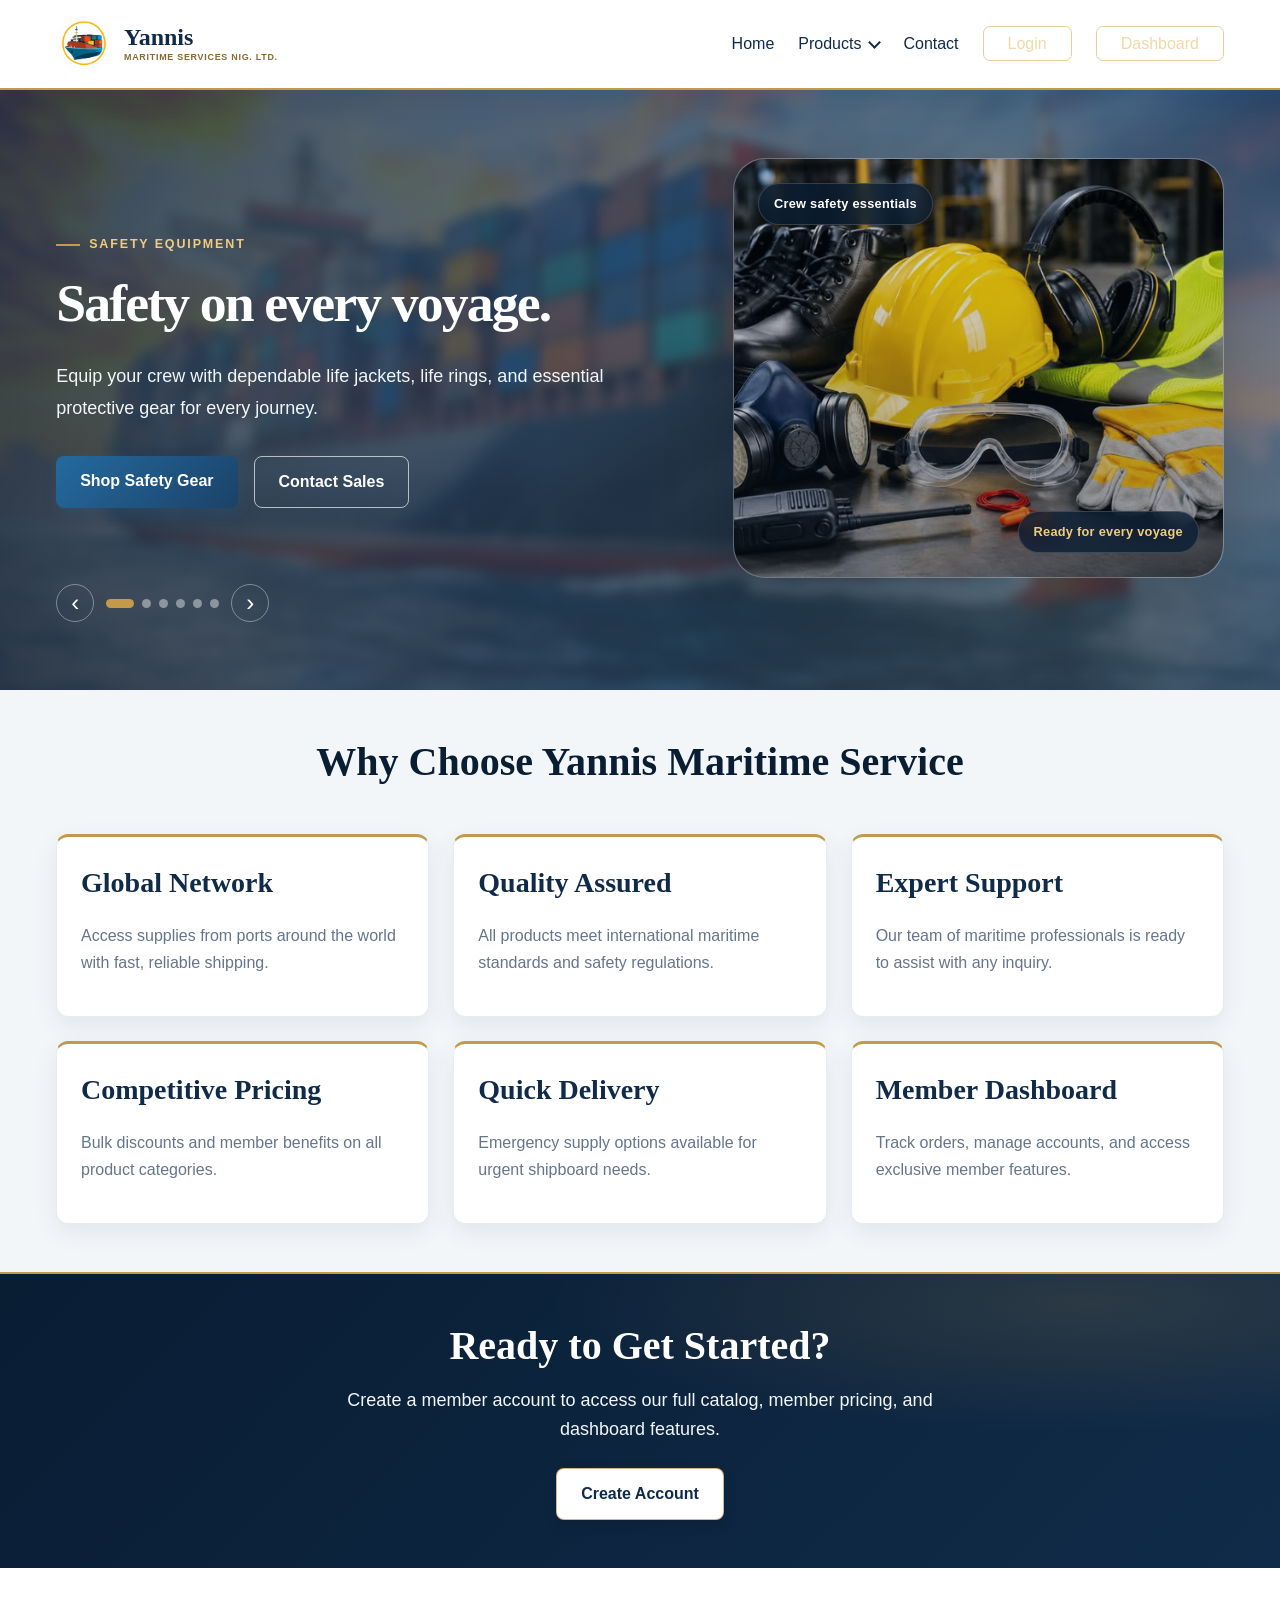
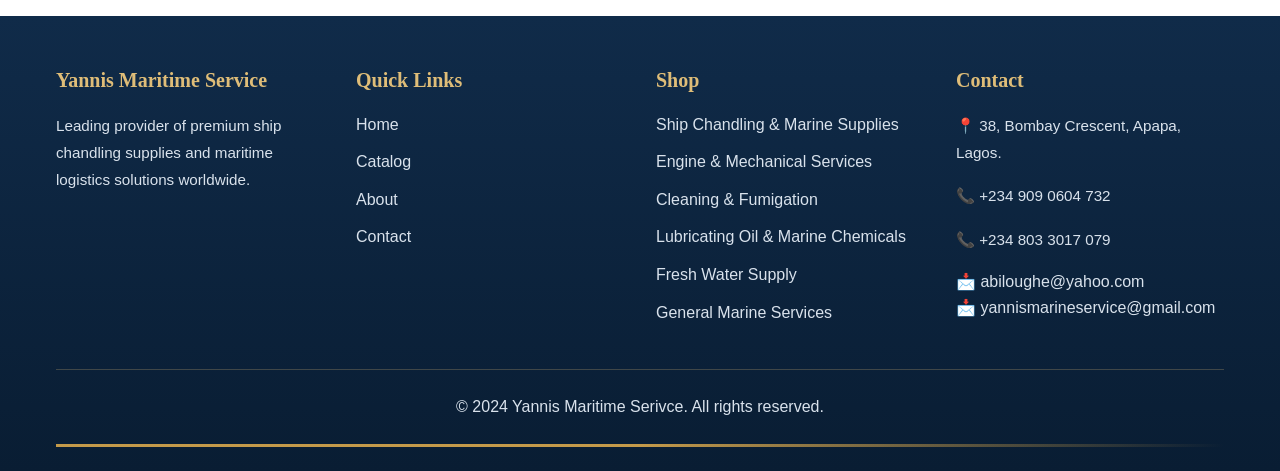
==== commit ff8988ac: "Add provisions and lubricant carousel slides Co-authored-by: Copilot <223556219+Copilot@users.norepl" ====
--- a/index.html
+++ b/index.html
@@ -67,7 +67,7 @@
       <div class="hero-bg"></div>
       <div class="container hero-container">
         <div class="hero-carousel" role="region" aria-roledescription="carousel" aria-label="Featured maritime products">
-          <article class="hero-slide" role="group" aria-roledescription="slide" aria-label="1 of 4">
+          <article class="hero-slide" role="group" aria-roledescription="slide" aria-label="1 of 6">
             <div class="hero-content">
               <span class="hero-eyebrow">Safety equipment</span>
               <h1>Safety on every voyage.</h1>
@@ -83,13 +83,13 @@
             <div class="hero-product-art" aria-hidden="true">
               <span class="hero-art-label">Crew safety essentials</span>
               <img class="hero-product-main" src="images/ppe.jpg" alt="" />
-              <span class="hero-product-float hero-product-float-top">⭕</span>
-              <span class="hero-product-float hero-product-float-bottom">🪢</span>
+              <span class="hero-product-float hero-product-float-top"></span>
+              <span class="hero-product-float hero-product-float-bottom"></span>
               <span class="hero-art-caption">Ready for every voyage</span>
             </div>
           </article>
 
-          <article class="hero-slide" role="group" aria-roledescription="slide" aria-label="2 of 4" hidden>
+          <article class="hero-slide" role="group" aria-roledescription="slide" aria-label="2 of 6" hidden>
             <div class="hero-content">
               <span class="hero-eyebrow">Engine & mechanical services</span>
               <h1>Keep every engine running smoothly.</h1>
@@ -105,13 +105,13 @@
             <div class="hero-product-art" aria-hidden="true">
               <span class="hero-art-label">Engine servicing</span>
               <img class="hero-product-main" src="images/engine servicing.jpg" alt="" />
-              <span class="hero-product-float hero-product-float-top hero-medical-cross">+</span>
-              <span class="hero-product-float hero-product-float-bottom">🩹</span>
+              <span class="hero-product-float hero-product-float-top hero-medical-cross"></span>
+              <span class="hero-product-float hero-product-float-bottom"></span>
               <span class="hero-art-caption">Expert care for your vessel</span>
             </div>
           </article>
 
-          <article class="hero-slide" role="group" aria-roledescription="slide" aria-label="3 of 4" hidden>
+          <article class="hero-slide" role="group" aria-roledescription="slide" aria-label="3 of 6" hidden>
             <div class="hero-content">
               <span class="hero-eyebrow">Food & provisions</span>
               <h1>Well-stocked crews sail farther.</h1>
@@ -133,7 +133,7 @@
             </div>
           </article>
 
-          <article class="hero-slide" role="group" aria-roledescription="slide" aria-label="4 of 4" hidden>
+          <article class="hero-slide" role="group" aria-roledescription="slide" aria-label="4 of 6" hidden>
             <div class="hero-content">
               <span class="hero-eyebrow">Trusted ship supplies</span>
               <h1>Everything your vessel needs.</h1>
@@ -152,6 +152,46 @@
               <span class="hero-product-float hero-product-float-top">🔧</span>
               <span class="hero-product-float hero-product-float-bottom">🪢</span>
               <span class="hero-art-caption">Reliable from port to port</span>
+            </div>
+          </article>
+
+          <article class="hero-slide" role="group" aria-roledescription="slide" aria-label="5 of 6" hidden>
+            <div class="hero-content">
+              <span class="hero-eyebrow">Fresh provisions</span>
+              <h1>Quality provisions for every crew.</h1>
+              <p>
+                Source quality meat and fresh food supplies for your vessel,
+                with dependable service to support life on board.
+              </p>
+              <div class="hero-buttons">
+                <a href="catalog.html?category=ship%20chandling" class="btn btn-primary">Explore Provisions</a>
+                <a href="yannis-contact.html" class="btn btn-secondary">Contact Sales</a>
+              </div>
+            </div>
+            <div class="hero-product-art" aria-hidden="true">
+              <span class="hero-art-label">Fresh food supplies</span>
+              <img class="hero-product-main" src="images/fresh-meat-provisions.jpg" alt="" />
+              <span class="hero-art-caption">Provisions delivered for your crew</span>
+            </div>
+          </article>
+
+          <article class="hero-slide" role="group" aria-roledescription="slide" aria-label="6 of 6" hidden>
+            <div class="hero-content">
+              <span class="hero-eyebrow">Marine lubricants</span>
+              <h1>Protect the power behind every voyage.</h1>
+              <p>
+                Find quality lubricating oils and marine fluids to help protect
+                engines, reduce wear, and keep vessel equipment working smoothly.
+              </p>
+              <div class="hero-buttons">
+                <a href="catalog.html?category=lubrication" class="btn btn-primary">Explore Marine Lubricants</a>
+                <a href="yannis-contact.html" class="btn btn-secondary">Contact Sales</a>
+              </div>
+            </div>
+            <div class="hero-product-art" aria-hidden="true">
+              <span class="hero-art-label">Engine oils &amp; lubricants</span>
+              <img class="hero-product-main" src="images/marine-lubricants.jpg" alt="" />
+              <span class="hero-art-caption">Reliable performance at sea</span>
             </div>
           </article>
 
@@ -162,6 +202,8 @@
               <button class="hero-dot" type="button" aria-label="Show engine services"></button>
               <button class="hero-dot" type="button" aria-label="Show food and provisions"></button>
               <button class="hero-dot" type="button" aria-label="Show vessel essentials"></button>
+              <button class="hero-dot" type="button" aria-label="Show fresh food supplies"></button>
+              <button class="hero-dot" type="button" aria-label="Show marine lubricants"></button>
             </div>
             <button class="hero-arrow hero-next" type="button" aria-label="Next slide">›</button>
           </div>
